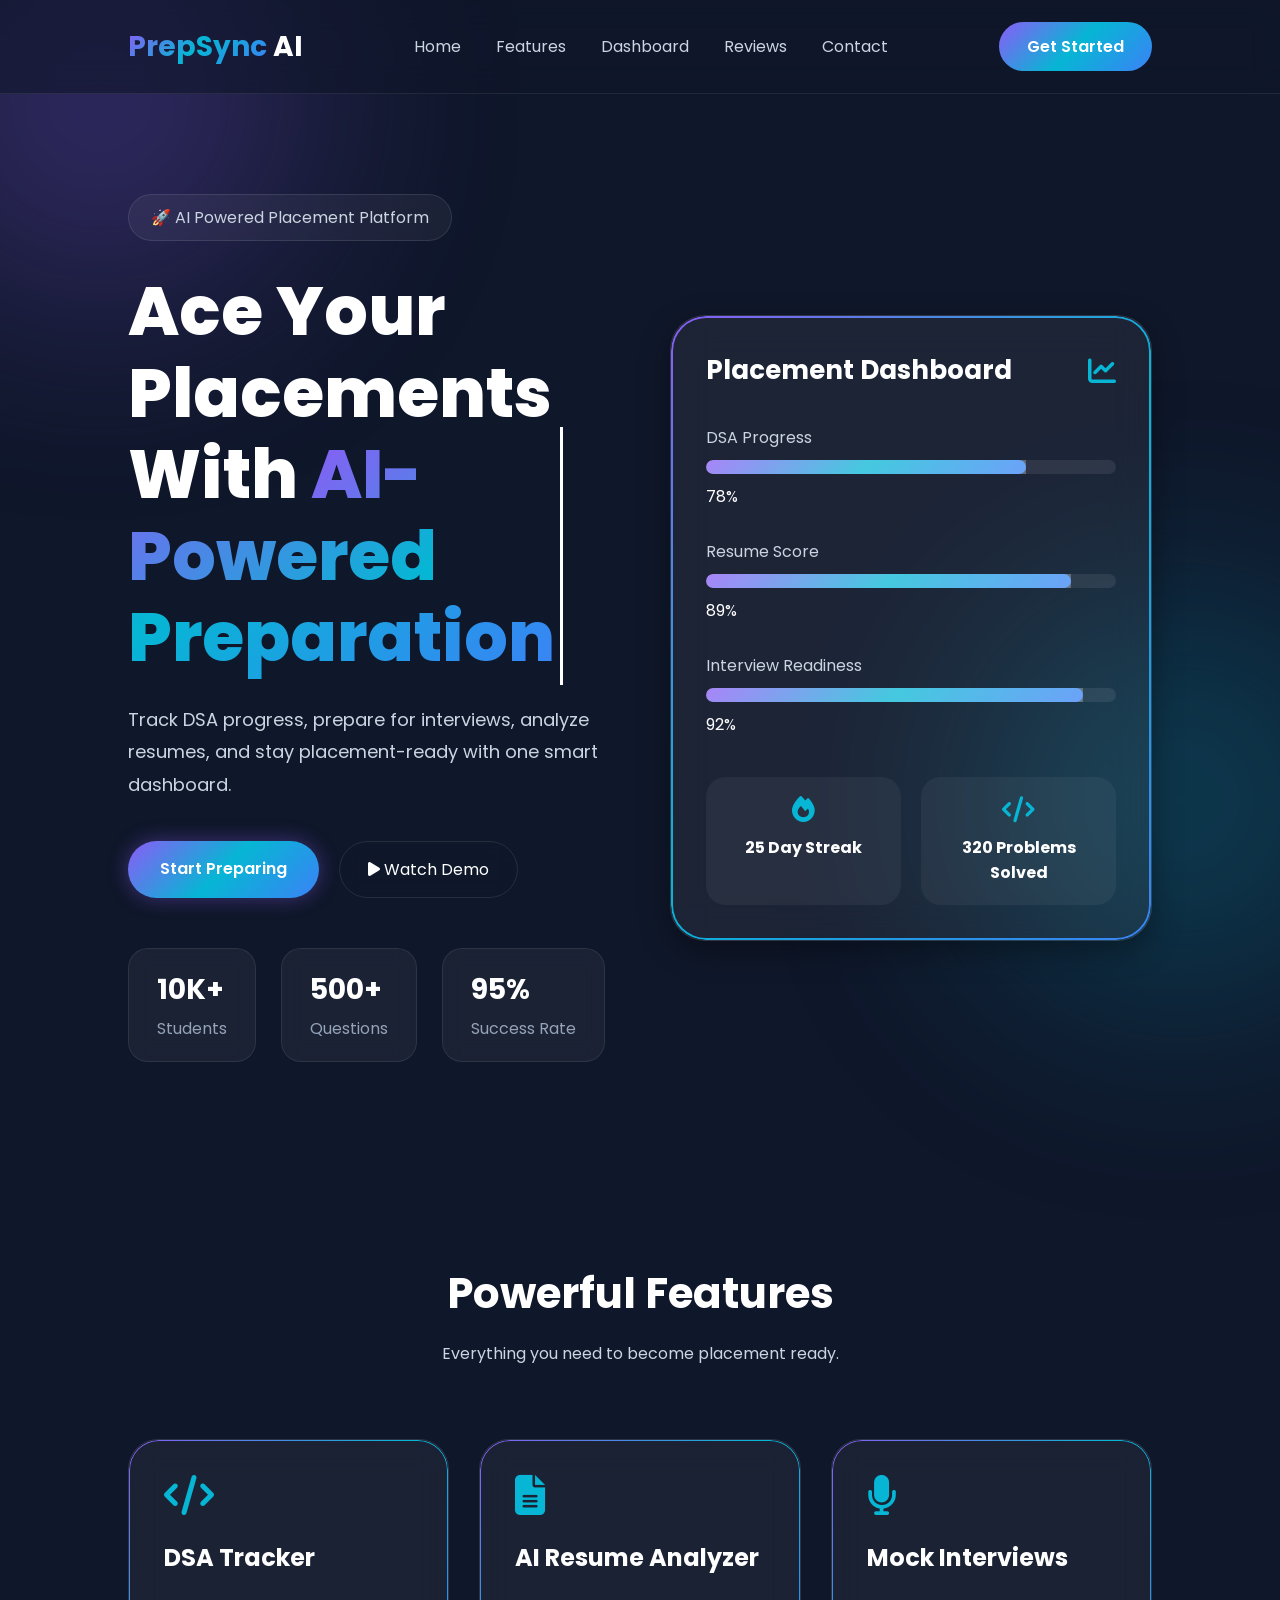
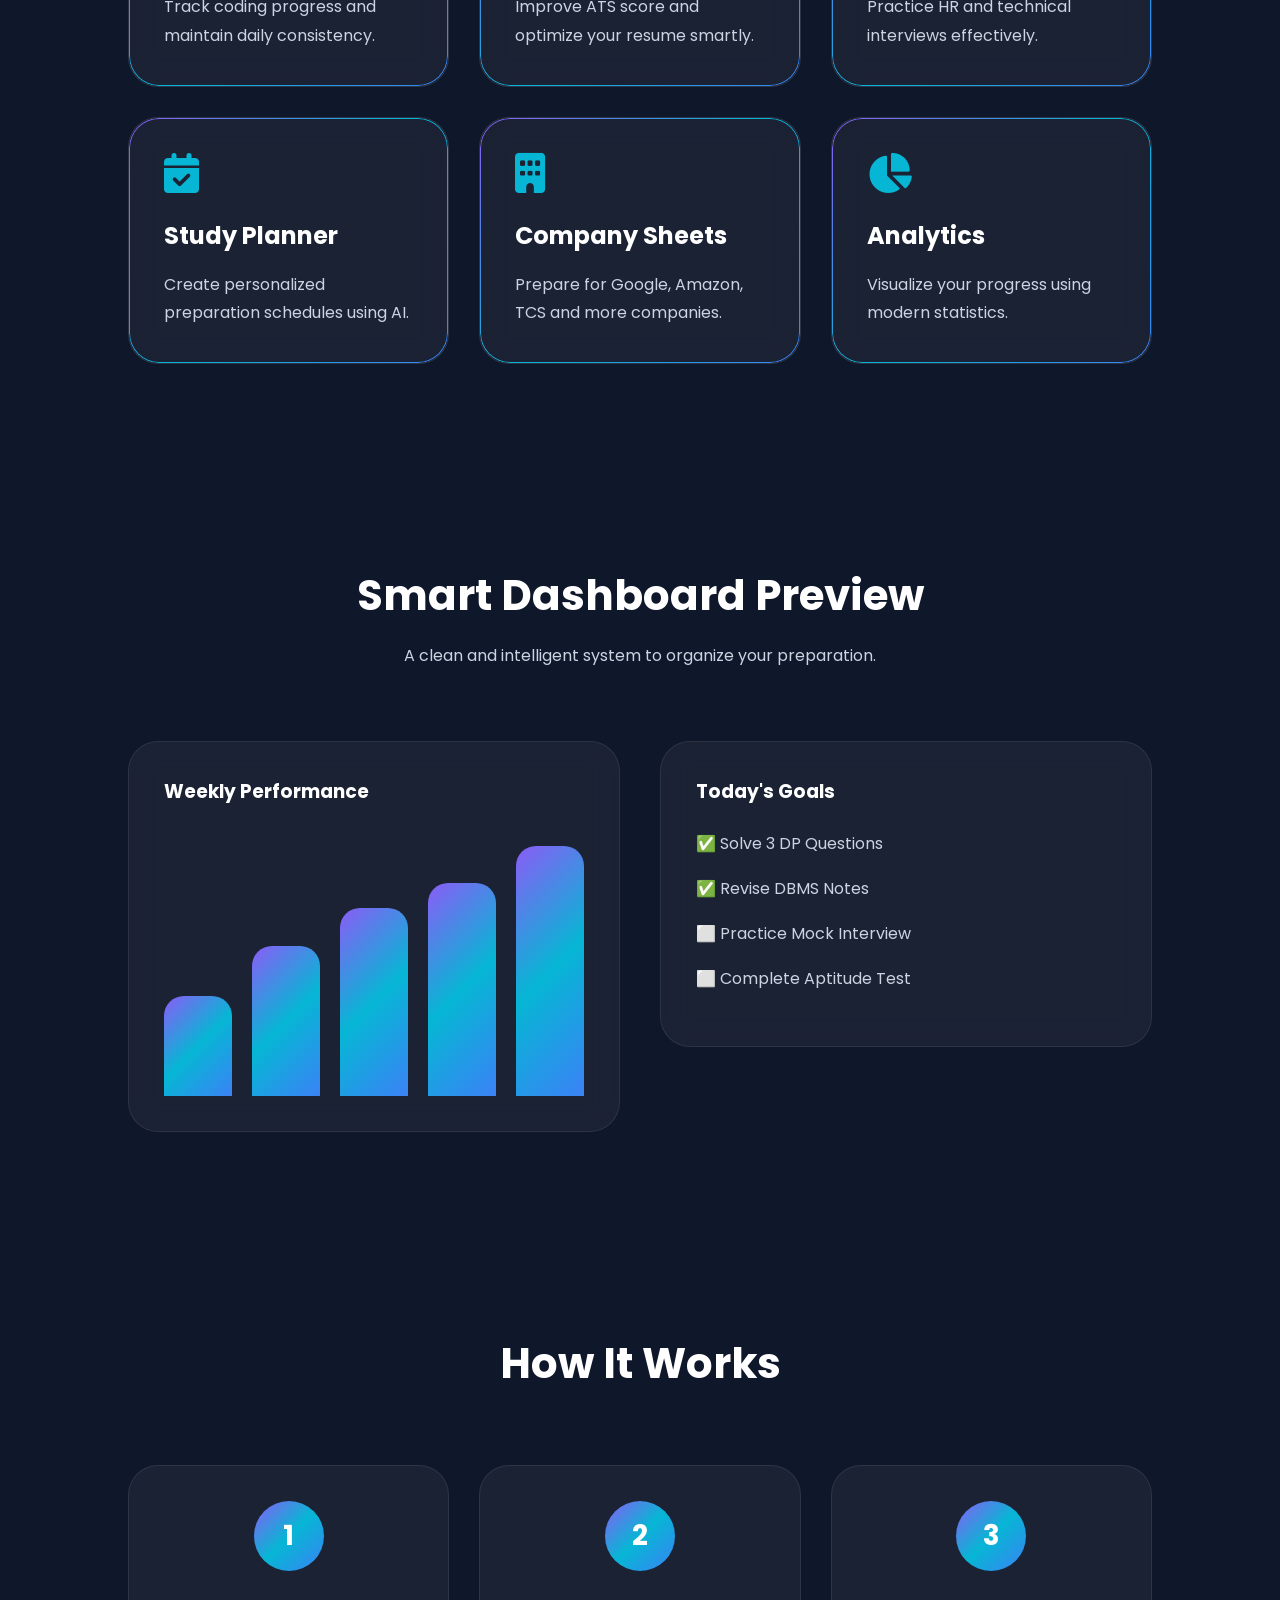
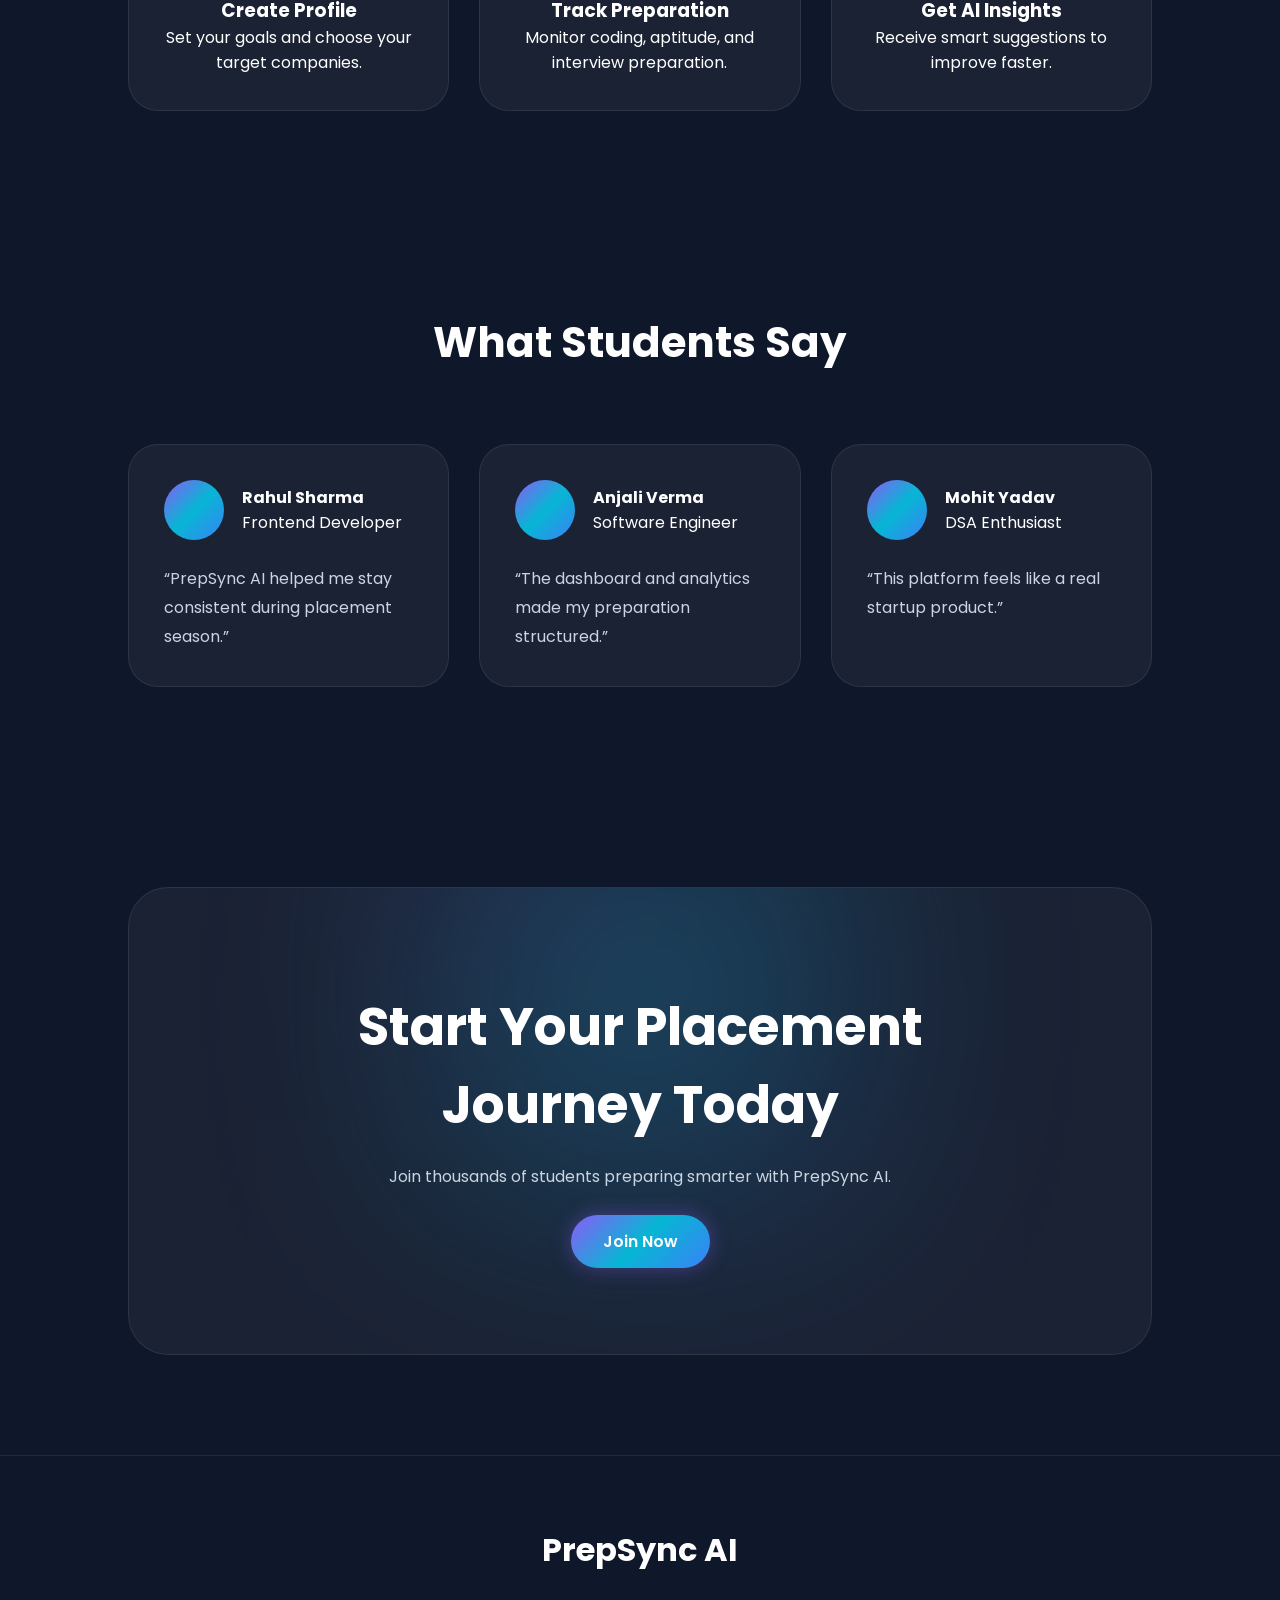
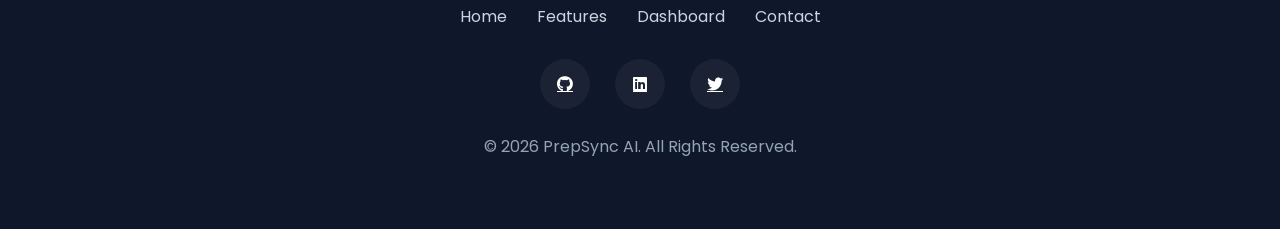
==== index.html @ 658fc496 "Initial landing page upload" ====
<!DOCTYPE html>
<html lang="en">
<head>
  <meta charset="UTF-8" />
  <meta name="viewport" content="width=device-width, initial-scale=1.0" />
  <title>PrepSync AI | Placement Preparation Dashboard</title>

  <!-- Google Font -->
  <link rel="preconnect" href="https://fonts.googleapis.com">
  <link rel="preconnect" href="https://fonts.gstatic.com" crossorigin>

  <link href="https://fonts.googleapis.com/css2?family=Poppins:wght@300;400;500;600;700;800&display=swap" rel="stylesheet">

  <!-- Font Awesome -->
  <link rel="stylesheet"
    href="https://cdnjs.cloudflare.com/ajax/libs/font-awesome/6.5.2/css/all.min.css"/>

  <link rel="stylesheet" href="style.css" />
</head>

<body>

  <!-- ================= NAVBAR ================= -->

  <header class="navbar">

    <div class="logo">
      <span>PrepSync</span> AI
    </div>

    <nav>
      <ul class="nav-links">
        <li><a href="#">Home</a></li>
        <li><a href="#features">Features</a></li>
        <li><a href="#dashboard">Dashboard</a></li>
        <li><a href="#testimonials">Reviews</a></li>
        <li><a href="#contact">Contact</a></li>
      </ul>
    </nav>

    <a href="#" class="nav-btn">Get Started</a>

  </header>

  <!-- ================= HERO SECTION ================= -->

  <section class="hero">

    <div class="hero-left">

      <div class="tag">
        🚀 AI Powered Placement Platform
      </div>

      <h1>
        Ace Your Placements With
        <span>AI-Powered Preparation</span>
      </h1>

      <p>
        Track DSA progress, prepare for interviews, analyze resumes,
        and stay placement-ready with one smart dashboard.
      </p>

      <div class="hero-buttons">
        <a href="#" class="primary-btn">Start Preparing</a>
        <a href="#" class="secondary-btn">
          <i class="fa-solid fa-play"></i> Watch Demo
        </a>
      </div>

      <div class="hero-stats">

        <div class="stat-box">
          <h3>10K+</h3>
          <span>Students</span>
        </div>

        <div class="stat-box">
          <h3>500+</h3>
          <span>Questions</span>
        </div>

        <div class="stat-box">
          <h3>95%</h3>
          <span>Success Rate</span>
        </div>

      </div>

    </div>

    <!-- RIGHT SIDE -->

    <div class="hero-right">

      <div class="dashboard-card main-card">

        <div class="dashboard-header">
          <h3>Placement Dashboard</h3>
          <i class="fa-solid fa-chart-line"></i>
        </div>

        <div class="progress-section">

          <div class="progress-card">
            <p>DSA Progress</p>

            <div class="progress-bar">
              <div class="progress-fill fill1"></div>
            </div>

            <span>78%</span>
          </div>

          <div class="progress-card">
            <p>Resume Score</p>

            <div class="progress-bar">
              <div class="progress-fill fill2"></div>
            </div>

            <span>89%</span>
          </div>

          <div class="progress-card">
            <p>Interview Readiness</p>

            <div class="progress-bar">
              <div class="progress-fill fill3"></div>
            </div>

            <span>92%</span>
          </div>

        </div>

        <div class="dashboard-bottom">

          <div class="mini-card">
            <i class="fa-solid fa-fire"></i>
            <h4>25 Day Streak</h4>
          </div>

          <div class="mini-card">
            <i class="fa-solid fa-code"></i>
            <h4>320 Problems Solved</h4>
          </div>

        </div>

      </div>

    </div>

  </section>

  <!-- ================= FEATURES ================= -->

  <section class="features" id="features">

    <div class="section-title">
      <h2>Powerful Features</h2>
      <p>
        Everything you need to become placement ready.
      </p>
    </div>

    <div class="feature-grid">

      <div class="feature-card">
        <i class="fa-solid fa-code"></i>
        <h3>DSA Tracker</h3>
        <p>
          Track coding progress and maintain daily consistency.
        </p>
      </div>

      <div class="feature-card">
        <i class="fa-solid fa-file-lines"></i>
        <h3>AI Resume Analyzer</h3>
        <p>
          Improve ATS score and optimize your resume smartly.
        </p>
      </div>

      <div class="feature-card">
        <i class="fa-solid fa-microphone"></i>
        <h3>Mock Interviews</h3>
        <p>
          Practice HR and technical interviews effectively.
        </p>
      </div>

      <div class="feature-card">
        <i class="fa-solid fa-calendar-check"></i>
        <h3>Study Planner</h3>
        <p>
          Create personalized preparation schedules using AI.
        </p>
      </div>

      <div class="feature-card">
        <i class="fa-solid fa-building"></i>
        <h3>Company Sheets</h3>
        <p>
          Prepare for Google, Amazon, TCS and more companies.
        </p>
      </div>

      <div class="feature-card">
        <i class="fa-solid fa-chart-pie"></i>
        <h3>Analytics</h3>
        <p>
          Visualize your progress using modern statistics.
        </p>
      </div>

    </div>

  </section>

  <!-- ================= DASHBOARD PREVIEW ================= -->

  <section class="dashboard-preview" id="dashboard">

    <div class="section-title">
      <h2>Smart Dashboard Preview</h2>
      <p>
        A clean and intelligent system to organize your preparation.
      </p>
    </div>

    <div class="preview-container">

      <div class="preview-left">

        <div class="preview-box">
          <h3>Weekly Performance</h3>

          <div class="graph">
            <div class="bar bar1"></div>
            <div class="bar bar2"></div>
            <div class="bar bar3"></div>
            <div class="bar bar4"></div>
            <div class="bar bar5"></div>
          </div>

        </div>

      </div>

      <div class="preview-right">

        <div class="task-card">
          <h3>Today's Goals</h3>

          <ul>
            <li>✅ Solve 3 DP Questions</li>
            <li>✅ Revise DBMS Notes</li>
            <li>⬜ Practice Mock Interview</li>
            <li>⬜ Complete Aptitude Test</li>
          </ul>
        </div>

      </div>

    </div>

  </section>

  <!-- ================= HOW IT WORKS ================= -->

  <section class="how-it-works">

    <div class="section-title">
      <h2>How It Works</h2>
    </div>

    <div class="steps-container">

      <div class="step-card">
        <div class="step-number">1</div>
        <h3>Create Profile</h3>
        <p>
          Set your goals and choose your target companies.
        </p>
      </div>

      <div class="step-card">
        <div class="step-number">2</div>
        <h3>Track Preparation</h3>
        <p>
          Monitor coding, aptitude, and interview preparation.
        </p>
      </div>

      <div class="step-card">
        <div class="step-number">3</div>
        <h3>Get AI Insights</h3>
        <p>
          Receive smart suggestions to improve faster.
        </p>
      </div>

    </div>

  </section>

  <!-- ================= TESTIMONIALS ================= -->

  <section class="testimonials" id="testimonials">

    <div class="section-title">
      <h2>What Students Say</h2>
    </div>

    <div class="testimonial-grid">

      <div class="testimonial-card">

        <div class="profile">
          <div class="profile-circle"></div>

          <div>
            <h4>Rahul Sharma</h4>
            <span>Frontend Developer</span>
          </div>
        </div>

        <p>
          “PrepSync AI helped me stay consistent during placement season.”
        </p>

      </div>

      <div class="testimonial-card">

        <div class="profile">
          <div class="profile-circle"></div>

          <div>
            <h4>Anjali Verma</h4>
            <span>Software Engineer</span>
          </div>
        </div>

        <p>
          “The dashboard and analytics made my preparation structured.”
        </p>

      </div>

      <div class="testimonial-card">

        <div class="profile">
          <div class="profile-circle"></div>

          <div>
            <h4>Mohit Yadav</h4>
            <span>DSA Enthusiast</span>
          </div>
        </div>

        <p>
          “This platform feels like a real startup product.”
        </p>

      </div>

    </div>

  </section>

  <!-- ================= CTA SECTION ================= -->

  <section class="cta">

    <h2>
      Start Your Placement Journey Today
    </h2>

    <p>
      Join thousands of students preparing smarter with PrepSync AI.
    </p>

    <a href="#" class="primary-btn">
      Join Now
    </a>

  </section>

  <!-- ================= FOOTER ================= -->

  <footer id="contact">

    <div class="footer-logo">
      PrepSync AI
    </div>

    <div class="footer-links">
      <a href="#">Home</a>
      <a href="#">Features</a>
      <a href="#">Dashboard</a>
      <a href="#">Contact</a>
    </div>

    <div class="social-icons">

      <a href="#"><i class="fa-brands fa-github"></i></a>

      <a href="#"><i class="fa-brands fa-linkedin"></i></a>

      <a href="#"><i class="fa-brands fa-twitter"></i></a>

    </div>

    <p class="copyright">
      © 2026 PrepSync AI. All Rights Reserved.
    </p>

  </footer>

</body>
</html>
---- style.css ----
/* =========================
   GLOBAL STYLES
========================= */

*{
    margin:0;
    padding:0;
    box-sizing:border-box;
    scroll-behavior:smooth;
}

:root{

    --bg-color:#0f172a;
    --secondary-bg:#111827;
    --card-bg:rgba(255,255,255,0.05);

    --primary:#8b5cf6;
    --secondary:#06b6d4;
    --blue:#3b82f6;

    --white:#ffffff;
    --light:#cbd5e1;
    --gray:#94a3b8;

    --border:rgba(255,255,255,0.1);

    --shadow:0 10px 30px rgba(0,0,0,0.35);

    --gradient:linear-gradient(
        135deg,
        #8b5cf6,
        #06b6d4,
        #3b82f6
    );
}

body{
    font-family:'Poppins',sans-serif;
    background:var(--bg-color);
    color:var(--white);
    overflow-x:hidden;
    position:relative;
}

/* =========================
   BACKGROUND GLOW EFFECTS
========================= */

body::before,
body::after{
    content:'';
    position:fixed;
    width:400px;
    height:400px;
    border-radius:50%;
    filter:blur(120px);
    z-index:-1;
}

body::before{
    background:#8b5cf6;
    top:-100px;
    left:-100px;
    opacity:0.3;
}

body::after{
    background:#06b6d4;
    bottom:-100px;
    right:-100px;
    opacity:0.25;
}

/* =========================
   REUSABLE
========================= */

section{
    padding:100px 10%;
}

.section-title{
    text-align:center;
    margin-bottom:70px;
}

.section-title h2{
    font-size:42px;
    margin-bottom:15px;
    font-weight:700;
}

.section-title p{
    color:var(--light);
    max-width:700px;
    margin:auto;
    line-height:1.8;
}

.primary-btn{
    padding:15px 32px;
    background:var(--gradient);
    border:none;
    border-radius:50px;
    color:white;
    font-weight:600;
    text-decoration:none;
    transition:0.4s ease;
    box-shadow:0 0 20px rgba(139,92,246,0.4);
    position:relative;
    overflow:hidden;
}

.primary-btn:hover{
    transform:translateY(-5px) scale(1.03);
    box-shadow:0 0 40px rgba(139,92,246,0.6);
}

.secondary-btn{
    padding:15px 28px;
    border-radius:50px;
    border:1px solid var(--border);
    text-decoration:none;
    color:white;
    transition:0.4s ease;
    backdrop-filter:blur(10px);
}

.secondary-btn:hover{
    background:rgba(255,255,255,0.05);
    transform:translateY(-5px);
}

/* =========================
   NAVBAR
========================= */

.navbar{
    width:100%;
    padding:22px 10%;
    display:flex;
    justify-content:space-between;
    align-items:center;
    position:sticky;
    top:0;
    z-index:999;

    background:rgba(15,23,42,0.6);
    backdrop-filter:blur(15px);
    border-bottom:1px solid rgba(255,255,255,0.08);
}

.logo{
    font-size:28px;
    font-weight:700;
    color:white;
}

.logo span{
    background:var(--gradient);
    -webkit-background-clip:text;
    -webkit-text-fill-color:transparent;
}

.nav-links{
    display:flex;
    gap:35px;
    list-style:none;
}

.nav-links a{
    text-decoration:none;
    color:var(--light);
    transition:0.3s ease;
    position:relative;
}

.nav-links a:hover{
    color:white;
}

.nav-links a::after{
    content:'';
    position:absolute;
    left:0;
    bottom:-6px;
    width:0%;
    height:2px;
    background:var(--gradient);
    transition:0.4s ease;
}

.nav-links a:hover::after{
    width:100%;
}

.nav-btn{
    padding:12px 28px;
    background:var(--gradient);
    border-radius:50px;
    color:white;
    text-decoration:none;
    font-weight:600;
    transition:0.4s ease;
}

.nav-btn:hover{
    transform:translateY(-3px);
}

/* =========================
   HERO SECTION
========================= */

.hero{
    min-height:100vh;
    display:flex;
    align-items:center;
    justify-content:space-between;
    gap:60px;
    position:relative;
}

.hero-left{
    flex:1;
}

.tag{
    display:inline-block;
    padding:10px 22px;
    border-radius:40px;
    background:rgba(255,255,255,0.05);
    border:1px solid rgba(255,255,255,0.1);
    margin-bottom:30px;
    color:var(--light);
    backdrop-filter:blur(10px);
}

.hero-left h1{
    font-size:68px;
    line-height:1.2;
    margin-bottom:25px;
    font-weight:800;
}

.hero-left h1 span{
    background:var(--gradient);
    -webkit-background-clip:text;
    -webkit-text-fill-color:transparent;

    position:relative;
}

/* TYPEWRITER EFFECT */

.hero-left h1 span::after{
    content:'';
    position:absolute;
    right:-8px;
    top:0;
    width:3px;
    height:100%;
    background:white;
    animation:blink 0.7s infinite;
}

@keyframes blink{
    50%{
        opacity:0;
    }
}

.hero-left p{
    font-size:18px;
    color:var(--light);
    line-height:1.8;
    margin-bottom:40px;
    max-width:650px;
}

.hero-buttons{
    display:flex;
    gap:20px;
    margin-bottom:50px;
}

.hero-stats{
    display:flex;
    gap:25px;
    flex-wrap:wrap;
}

.stat-box{
    padding:20px 28px;
    border-radius:20px;

    background:rgba(255,255,255,0.05);

    border:1px solid rgba(255,255,255,0.08);

    backdrop-filter:blur(10px);

    transition:0.4s ease;
}

.stat-box:hover{
    transform:translateY(-8px);
    box-shadow:0 0 25px rgba(139,92,246,0.3);
}

.stat-box h3{
    font-size:28px;
    margin-bottom:5px;
}

.stat-box span{
    color:var(--gray);
}

/* =========================
   DASHBOARD CARD
========================= */

.hero-right{
    flex:1;
    display:flex;
    justify-content:center;
}

.main-card{

    width:100%;
    max-width:500px;

    padding:35px;

    border-radius:35px;

    background:rgba(255,255,255,0.06);

    backdrop-filter:blur(20px);

    border:1px solid rgba(255,255,255,0.08);

    box-shadow:var(--shadow);

    position:relative;

    overflow:hidden;

    animation:floating 4s ease-in-out infinite;

    transform-style:preserve-3d;
}

.main-card:hover{
    transform:rotateY(6deg) rotateX(5deg);
}

@keyframes floating{
    0%{
        transform:translateY(0px);
    }

    50%{
        transform:translateY(-15px);
    }

    100%{
        transform:translateY(0px);
    }
}

.main-card::before{
    content:'';
    position:absolute;
    inset:0;
    padding:2px;
    border-radius:35px;

    background:var(--gradient);

    -webkit-mask:
        linear-gradient(#fff 0 0) content-box,
        linear-gradient(#fff 0 0);

    -webkit-mask-composite:xor;

    pointer-events:none;
}

.dashboard-header{
    display:flex;
    justify-content:space-between;
    align-items:center;
    margin-bottom:35px;
}

.dashboard-header h3{
    font-size:26px;
}

.dashboard-header i{
    font-size:28px;
    color:var(--secondary);
}

/* =========================
   PROGRESS BARS
========================= */

.progress-card{
    margin-bottom:30px;
}

.progress-card p{
    margin-bottom:10px;
    color:var(--light);
}

.progress-bar{
    width:100%;
    height:14px;
    border-radius:20px;
    background:rgba(255,255,255,0.08);
    overflow:hidden;
    margin-bottom:10px;
}

.progress-fill{
    height:100%;
    border-radius:20px;
    background:var(--gradient);
    position:relative;
}

.fill1{
    width:78%;
}

.fill2{
    width:89%;
}

.fill3{
    width:92%;
}

.progress-fill::after{
    content:'';
    position:absolute;
    inset:0;
    background:rgba(255,255,255,0.25);
    animation:shine 2s linear infinite;
}

@keyframes shine{
    from{
        transform:translateX(-100%);
    }

    to{
        transform:translateX(100%);
    }
}

/* =========================
   MINI CARDS
========================= */

.dashboard-bottom{
    display:flex;
    gap:20px;
    margin-top:40px;
}

.mini-card{
    flex:1;
    padding:20px;
    border-radius:20px;

    background:rgba(255,255,255,0.05);

    text-align:center;

    transition:0.4s ease;
}

.mini-card:hover{
    transform:translateY(-8px);
    box-shadow:0 0 25px rgba(6,182,212,0.25);
}

.mini-card i{
    font-size:26px;
    margin-bottom:12px;
    color:var(--secondary);
}

/* =========================
   FEATURES
========================= */

.feature-grid{
    display:grid;
    grid-template-columns:repeat(auto-fit,minmax(280px,1fr));
    gap:30px;
}

.feature-card{

    padding:35px;

    border-radius:30px;

    background:rgba(255,255,255,0.05);

    border:1px solid rgba(255,255,255,0.08);

    backdrop-filter:blur(15px);

    transition:0.5s ease;

    position:relative;

    overflow:hidden;
}

.feature-card:hover{
    transform:translateY(-12px);
    box-shadow:0 0 35px rgba(139,92,246,0.25);
}

.feature-card::before{
    content:'';
    position:absolute;
    inset:0;
    padding:1px;
    border-radius:30px;
    background:var(--gradient);

    -webkit-mask:
        linear-gradient(#fff 0 0) content-box,
        linear-gradient(#fff 0 0);

    -webkit-mask-composite:xor;
}

.feature-card i{
    font-size:40px;
    margin-bottom:25px;
    color:var(--secondary);
}

.feature-card h3{
    margin-bottom:18px;
    font-size:24px;
}

.feature-card p{
    line-height:1.8;
    color:var(--light);
}

/* =========================
   DASHBOARD PREVIEW
========================= */

.preview-container{
    display:grid;
    grid-template-columns:1fr 1fr;
    gap:40px;
}

.preview-box,
.task-card{

    background:rgba(255,255,255,0.05);

    border-radius:30px;

    padding:35px;

    border:1px solid rgba(255,255,255,0.08);

    backdrop-filter:blur(15px);
}

.graph{
    height:250px;
    display:flex;
    align-items:flex-end;
    gap:20px;
    margin-top:40px;
}

.bar{
    flex:1;
    border-radius:20px 20px 0 0;
    background:var(--gradient);
    animation:bars 2s ease;
}

.bar1{height:40%;}
.bar2{height:60%;}
.bar3{height:75%;}
.bar4{height:85%;}
.bar5{height:100%;}

@keyframes bars{
    from{
        height:0;
    }
}

.task-card ul{
    margin-top:25px;
}

.task-card li{
    list-style:none;
    margin-bottom:20px;
    color:var(--light);
}

/* =========================
   HOW IT WORKS
========================= */

.steps-container{
    display:grid;
    grid-template-columns:repeat(auto-fit,minmax(250px,1fr));
    gap:30px;
}

.step-card{

    padding:35px;

    border-radius:30px;

    background:rgba(255,255,255,0.05);

    border:1px solid rgba(255,255,255,0.08);

    text-align:center;

    transition:0.4s ease;
}

.step-card:hover{
    transform:translateY(-10px);
}

.step-number{
    width:70px;
    height:70px;
    border-radius:50%;
    background:var(--gradient);
    display:flex;
    justify-content:center;
    align-items:center;
    margin:auto;
    margin-bottom:25px;
    font-size:28px;
    font-weight:700;
}

/* =========================
   TESTIMONIALS
========================= */

.testimonial-grid{
    display:grid;
    grid-template-columns:repeat(auto-fit,minmax(300px,1fr));
    gap:30px;
}

.testimonial-card{

    padding:35px;

    border-radius:30px;

    background:rgba(255,255,255,0.05);

    border:1px solid rgba(255,255,255,0.08);

    transition:0.4s ease;
}

.testimonial-card:hover{
    transform:translateY(-10px);
}

.profile{
    display:flex;
    align-items:center;
    gap:18px;
    margin-bottom:25px;
}

.profile-circle{
    width:60px;
    height:60px;
    border-radius:50%;
    background:var(--gradient);
}

.testimonial-card p{
    color:var(--light);
    line-height:1.8;
}

/* =========================
   CTA SECTION
========================= */

.cta{

    text-align:center;

    background:rgba(255,255,255,0.05);

    border-radius:40px;

    margin:100px 10%;

    border:1px solid rgba(255,255,255,0.08);

    position:relative;

    overflow:hidden;
}

.cta::before{
    content:'';
    position:absolute;
    width:400px;
    height:400px;
    background:var(--gradient);
    filter:blur(120px);
    opacity:0.25;
    top:-100px;
    left:50%;
    transform:translateX(-50%);
}

.cta h2{
    font-size:52px;
    margin-bottom:20px;
    position:relative;
}

.cta p{
    color:var(--light);
    margin-bottom:40px;
    position:relative;
}

/* =========================
   FOOTER
========================= */

footer{
    padding:70px 10%;
    text-align:center;
    border-top:1px solid rgba(255,255,255,0.08);
}

.footer-logo{
    font-size:32px;
    font-weight:700;
    margin-bottom:30px;
}

.footer-links{
    display:flex;
    justify-content:center;
    gap:30px;
    flex-wrap:wrap;
    margin-bottom:30px;
}

.footer-links a{
    text-decoration:none;
    color:var(--light);
}

.social-icons{
    display:flex;
    justify-content:center;
    gap:25px;
    margin-bottom:25px;
}

.social-icons a{
    width:50px;
    height:50px;
    border-radius:50%;
    display:flex;
    justify-content:center;
    align-items:center;

    background:rgba(255,255,255,0.05);

    color:white;

    transition:0.4s ease;
}

.social-icons a:hover{
    background:var(--gradient);
    transform:translateY(-5px);
}

.copyright{
    color:var(--gray);
}

/* =========================
   RESPONSIVE DESIGN
========================= */

@media(max-width:1100px){

    .hero{
        flex-direction:column;
        text-align:center;
        padding-top:80px;
    }

    .hero-buttons{
        justify-content:center;
    }

    .hero-stats{
        justify-content:center;
    }

    .preview-container{
        grid-template-columns:1fr;
    }
}

@media(max-width:900px){

    .navbar{
        flex-direction:column;
        gap:25px;
    }

    .nav-links{
        flex-wrap:wrap;
        justify-content:center;
    }

    .hero-left h1{
        font-size:52px;
    }

    .section-title h2{
        font-size:36px;
    }

    .cta h2{
        font-size:40px;
    }
}

@media(max-width:600px){

    section{
        padding:80px 7%;
    }

    .hero-left h1{
        font-size:40px;
    }

    .hero-buttons{
        flex-direction:column;
    }

    .dashboard-bottom{
        flex-direction:column;
    }

    .section-title h2{
        font-size:30px;
    }

    .cta h2{
        font-size:32px;
    }

    .main-card{
        padding:25px;
    }
}
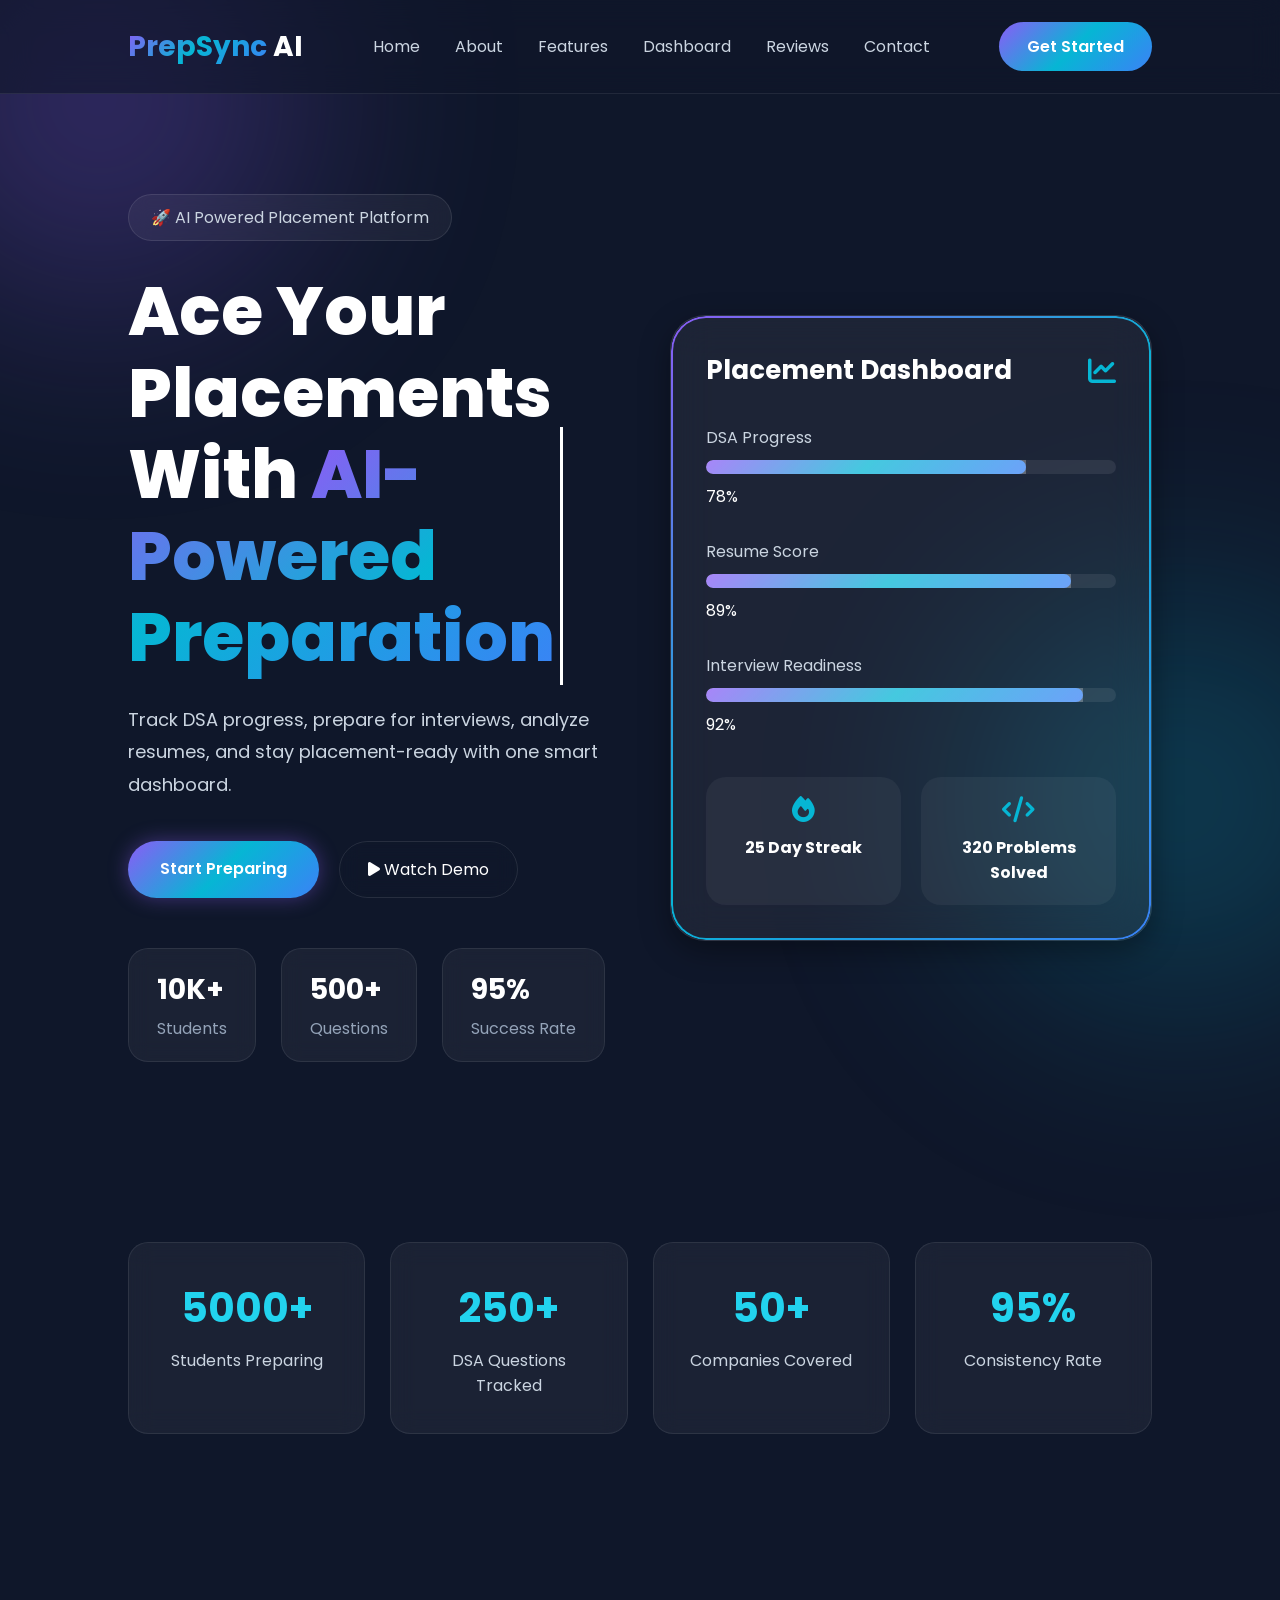
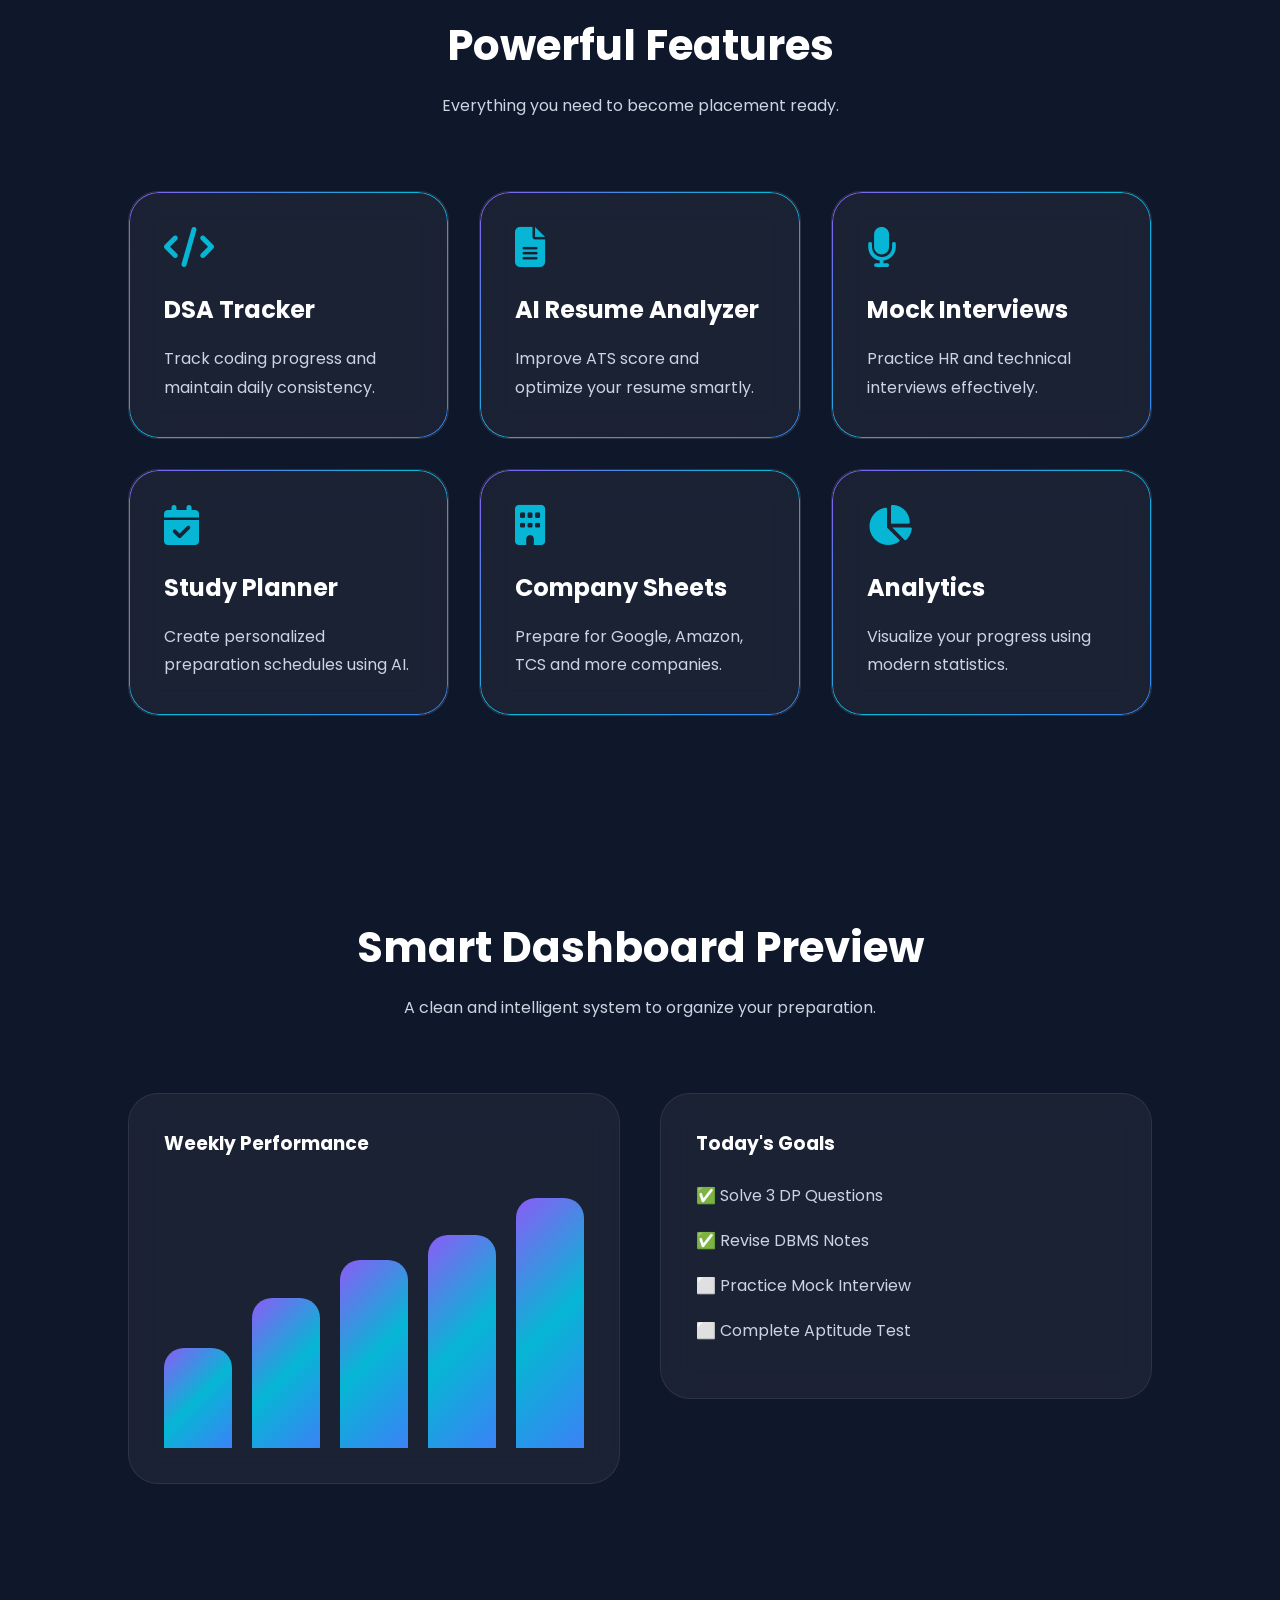
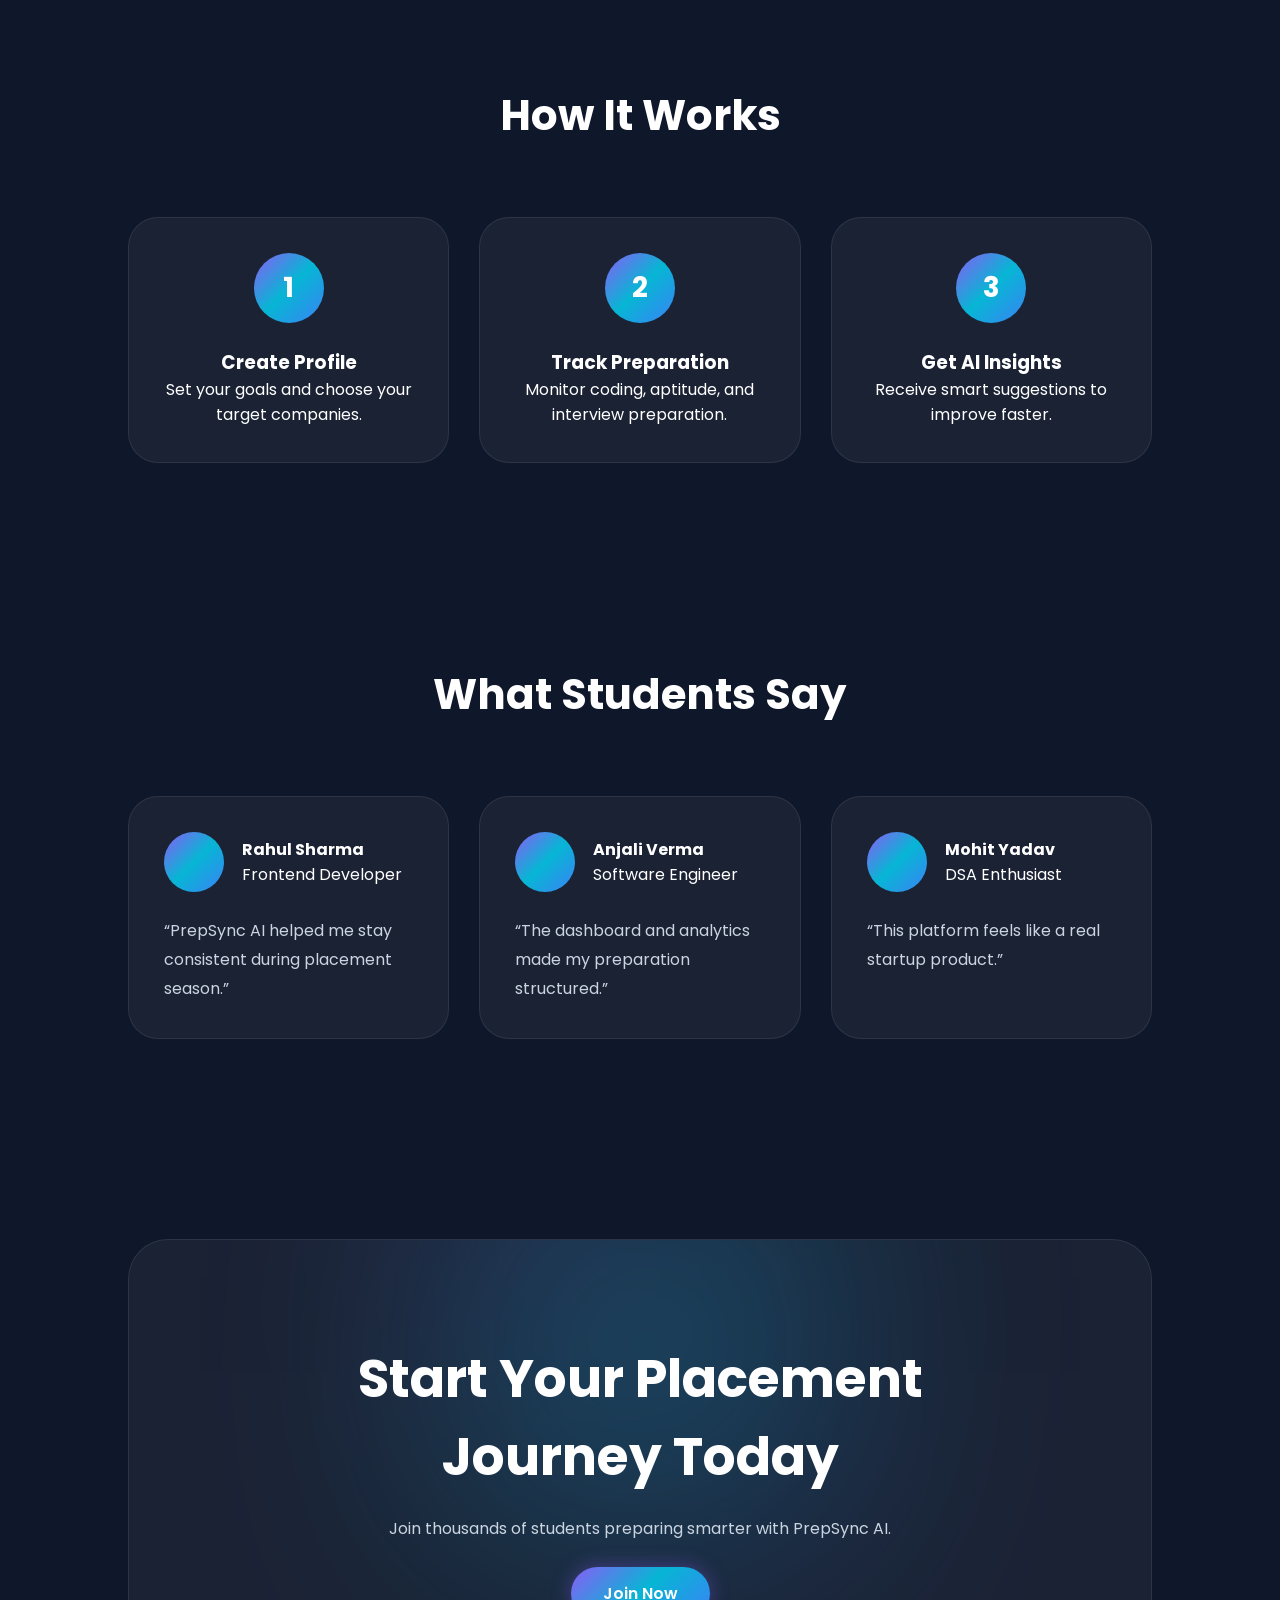
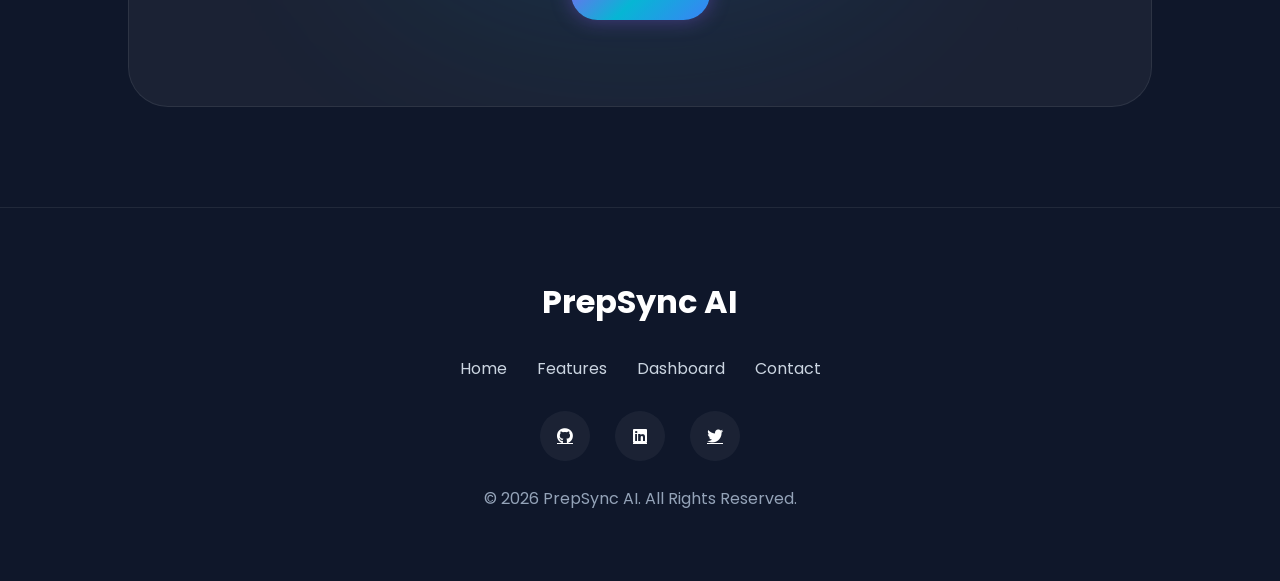
==== commit 555506c4: "Add files via upload" ====
--- a/index.html
+++ b/index.html
@@ -31,10 +31,12 @@
     <nav>
       <ul class="nav-links">
         <li><a href="#">Home</a></li>
+        <li><a href="about.html">About</a></li>
         <li><a href="#features">Features</a></li>
         <li><a href="#dashboard">Dashboard</a></li>
         <li><a href="#testimonials">Reviews</a></li>
-        <li><a href="#contact">Contact</a></li>
+        <li><a href="contact.html">Contact</a></li>
+        
       </ul>
     </nav>
 
@@ -154,6 +156,31 @@
     </div>
 
   </section>
+  <section class="stats-section">
+    <div class="stats-container">
+
+        <div class="stat-card">
+            <h3>5000+</h3>
+            <p>Students Preparing</p>
+        </div>
+
+        <div class="stat-card">
+            <h3>250+</h3>
+            <p>DSA Questions Tracked</p>
+        </div>
+
+        <div class="stat-card">
+            <h3>50+</h3>
+            <p>Companies Covered</p>
+        </div>
+
+        <div class="stat-card">
+            <h3>95%</h3>
+            <p>Consistency Rate</p>
+        </div>
+
+    </div>
+</section>
 
   <!-- ================= FEATURES ================= -->
 
--- a/style.css
+++ b/style.css
@@ -168,6 +168,13 @@
     gap:35px;
     list-style:none;
 }
+.nav-links a{
+    transition: all 0.3s ease;
+}
+
+.nav-links a:hover{
+    color:#22d3ee;
+}
 
 .nav-links a{
     text-decoration:none;
@@ -819,9 +826,397 @@
     color:var(--gray);
 }
 
+
+/* =========================
+   ABOUT PAGE
+========================= */
+
+.about-hero{
+    min-height:60vh;
+    display:flex;
+    align-items:center;
+}
+
+.about-hero-content{
+    max-width:900px;
+}
+
+.about-hero-content h1{
+    font-size:60px;
+    margin:25px 0;
+    line-height:1.2;
+}
+
+.about-hero-content h1 span{
+    background:var(--gradient);
+    -webkit-background-clip:text;
+    -webkit-text-fill-color:transparent;
+}
+
+.about-hero-content p{
+    font-size:20px;
+    line-height:1.8;
+    color:var(--light);
+}
+
+/* Mission & Vision */
+
+.purpose-grid{
+    display:grid;
+    grid-template-columns:repeat(auto-fit,minmax(320px,1fr));
+    gap:30px;
+    margin-top:50px;
+}
+
+.purpose-card{
+
+    background:rgba(255,255,255,0.05);
+
+    border:1px solid rgba(255,255,255,0.08);
+
+    backdrop-filter:blur(15px);
+
+    border-radius:30px;
+
+    padding:35px;
+
+    transition:0.4s ease;
+}
+
+.purpose-card:hover{
+    transform:translateY(-10px);
+    box-shadow:0 0 30px rgba(139,92,246,0.25);
+}
+
+.purpose-card i{
+    font-size:40px;
+    color:var(--secondary);
+    margin-bottom:20px;
+}
+
+.purpose-card h3{
+    margin-bottom:15px;
+    font-size:28px;
+}
+
+.purpose-card p{
+    color:var(--light);
+    line-height:1.8;
+}
+/* =========================
+   ROADMAP SECTION
+========================= */
+
+.roadmap-container{
+
+    display:grid;
+
+    grid-template-columns:
+    repeat(auto-fit,minmax(250px,1fr));
+
+    gap:30px;
+
+    margin-top:60px;
+}
+
+.roadmap-item{
+
+    background:rgba(255,255,255,0.05);
+
+    border:1px solid rgba(255,255,255,0.08);
+
+    backdrop-filter:blur(15px);
+
+    border-radius:30px;
+
+    padding:35px;
+
+    transition:0.4s ease;
+
+    position:relative;
+
+    overflow:hidden;
+}
+
+.roadmap-item:hover{
+
+    transform:translateY(-10px);
+
+    box-shadow:
+    0 0 30px rgba(139,92,246,0.25);
+}
+
+.roadmap-item::before{
+
+    content:'';
+
+    position:absolute;
+
+    top:0;
+    left:0;
+
+    width:100%;
+    height:4px;
+
+    background:var(--gradient);
+}
+
+.roadmap-year{
+
+    display:inline-block;
+
+    padding:8px 16px;
+
+    border-radius:30px;
+
+    background:rgba(139,92,246,0.15);
+
+    color:var(--secondary);
+
+    font-weight:600;
+
+    margin-bottom:20px;
+}
+
+.roadmap-item h3{
+
+    font-size:24px;
+
+    margin-bottom:15px;
+}
+
+.roadmap-item p{
+
+    color:var(--light);
+
+    line-height:1.8;
+}
+/* =========================
+   PROBLEM SECTION
+========================= */
+
+.problem-grid{
+
+    display:grid;
+
+    grid-template-columns:
+    repeat(auto-fit,minmax(300px,1fr));
+
+    gap:30px;
+
+    margin-top:60px;
+}
+
+.problem-card{
+
+    background:rgba(255,255,255,0.05);
+
+    border:1px solid rgba(255,255,255,0.08);
+
+    backdrop-filter:blur(15px);
+
+    border-radius:30px;
+
+    padding:35px;
+
+    transition:0.4s ease;
+}
+
+.problem-card:hover{
+
+    transform:translateY(-10px);
+
+    box-shadow:
+    0 0 30px rgba(6,182,212,0.25);
+}
+
+.problem-card i{
+
+    font-size:40px;
+
+    color:var(--secondary);
+
+    margin-bottom:20px;
+}
+
+.problem-card h3{
+
+    font-size:28px;
+
+    margin-bottom:15px;
+}
+
+.problem-card p{
+
+    color:var(--light);
+
+    line-height:1.8;
+}
+/* =========================
+   CONTACT PAGE
+========================= */
+
+.contact-hero{
+
+    text-align:center;
+
+    max-width:900px;
+
+    margin:120px auto 80px;
+}
+
+.contact-badge{
+
+    display:inline-block;
+
+    padding:12px 24px;
+
+    border-radius:50px;
+
+    background:rgba(255,255,255,0.05);
+
+    border:1px solid rgba(255,255,255,0.08);
+
+    margin-bottom:25px;
+}
+
+.contact-hero h1{
+
+    font-size:4rem;
+
+    margin-bottom:20px;
+}
+
+.contact-hero p{
+
+    color:var(--light);
+
+    line-height:1.8;
+}
+
+
+.contact-container{
+
+    max-width:800px;
+
+    margin:0 auto;
+
+    background:rgba(255,255,255,0.05);
+
+    border:1px solid rgba(255,255,255,0.08);
+
+    backdrop-filter:blur(15px);
+
+    border-radius:30px;
+
+    padding:50px;
+}
+
+
+.input-group{
+
+    display:flex;
+
+    flex-direction:column;
+
+    margin-bottom:25px;
+}
+
+
+.input-group label{
+
+    margin-bottom:10px;
+
+    font-weight:600;
+}
+
+
+.input-group input,
+.input-group textarea{
+
+    padding:16px;
+
+    border:none;
+
+    outline:none;
+
+    border-radius:15px;
+
+    background:rgba(255,255,255,0.08);
+
+    color:white;
+
+    font-size:16px;
+
+    border:1px solid rgba(255,255,255,0.1);
+}
+
+
+.input-group input::placeholder,
+.input-group textarea::placeholder{
+
+    color:#b5b5b5;
+}
+
+
+#formMessage{
+
+    margin-top:20px;
+
+    font-weight:600;
+
+    text-align:center;
+}
+.nav-links a.active {
+    color: #22d3ee;
+}
+
+.nav-links a.active::after {
+    width: 100%;
+}
+/* =========================
+   TRUST METRICS SECTION
+========================= */
+
+.stats-section {
+    padding: 80px 10%;
+}
+
+.stats-container {
+    display: grid;
+    grid-template-columns: repeat(4, 1fr);
+    gap: 25px;
+}
+
+.stat-card {
+    background: rgba(255,255,255,0.05);
+    border: 1px solid rgba(255,255,255,0.08);
+    border-radius: 20px;
+    padding: 35px;
+    text-align: center;
+    backdrop-filter: blur(12px);
+    transition: all 0.4s ease;
+}
+
+.stat-card:hover {
+    transform: translateY(-10px);
+    box-shadow: 0 0 30px rgba(34,211,238,0.25);
+}
+
+.stat-card h3 {
+    font-size: 2.5rem;
+    color: #22d3ee;
+    margin-bottom: 10px;
+}
+
+.stat-card p {
+    color: #cbd5e1;
+    font-size: 1rem;
+}
 /* =========================
    RESPONSIVE DESIGN
 ========================= */
+
 
 @media(max-width:1100px){
 
@@ -875,6 +1270,10 @@
         padding:80px 7%;
     }
 
+    .stats-container{
+    grid-template-columns:1fr 1fr;
+    }
+
     .hero-left h1{
         font-size:40px;
     }
@@ -898,4 +1297,11 @@
     .main-card{
         padding:25px;
     }
+}
+@media(max-width:480px){
+
+    .stats-container{
+        grid-template-columns:1fr;
+    }
+
 }
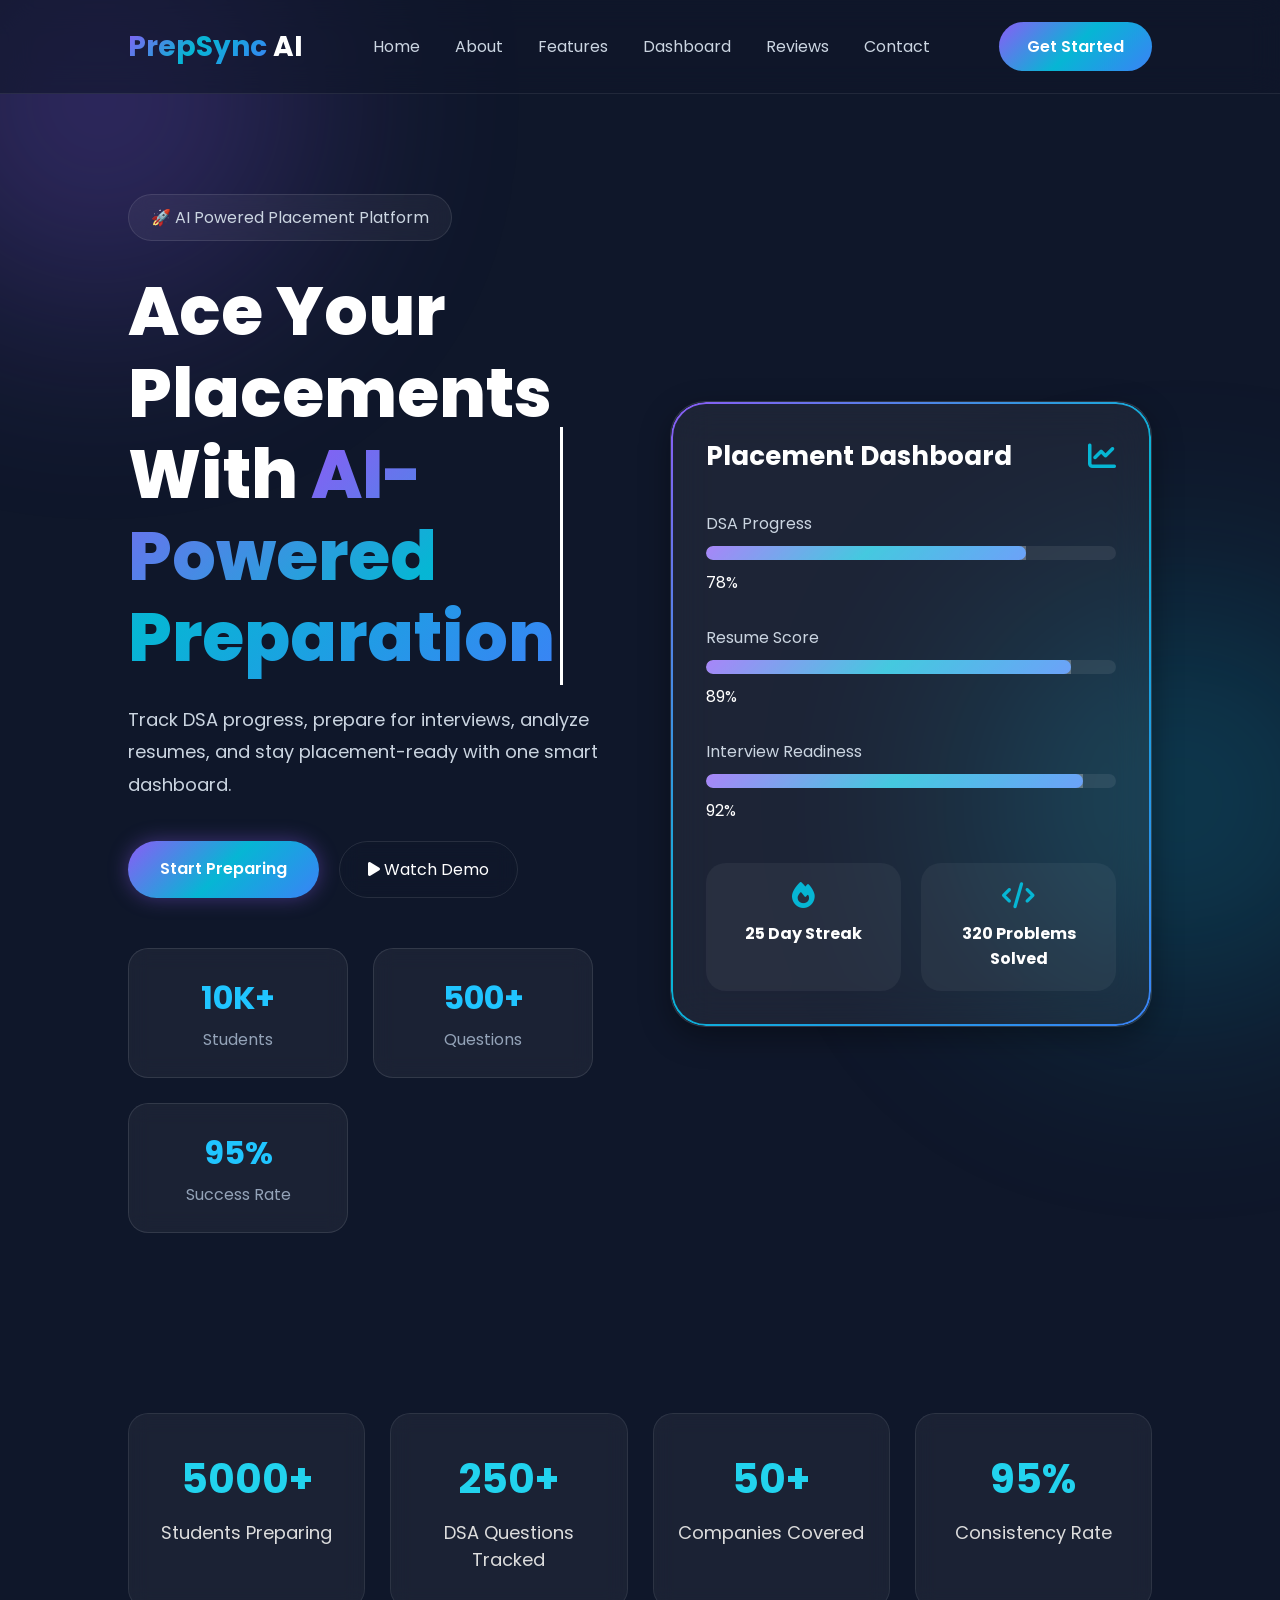
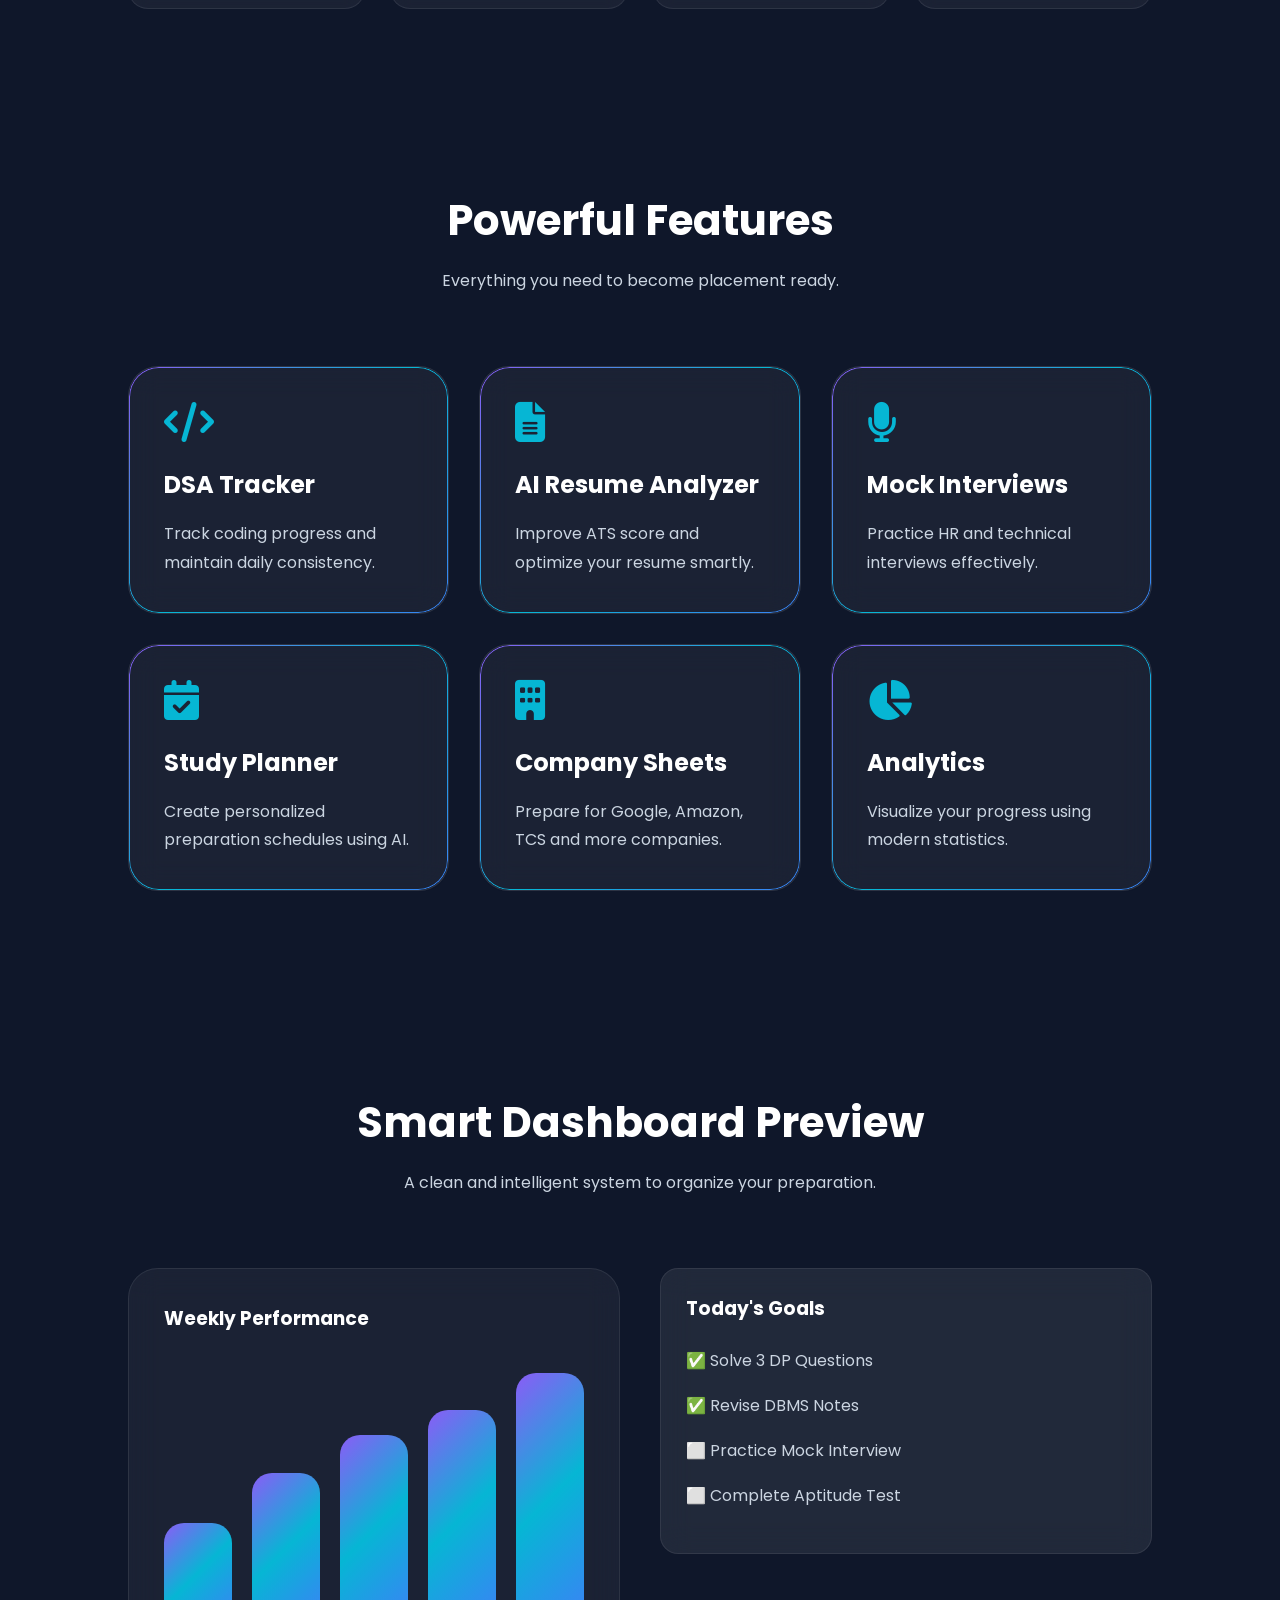
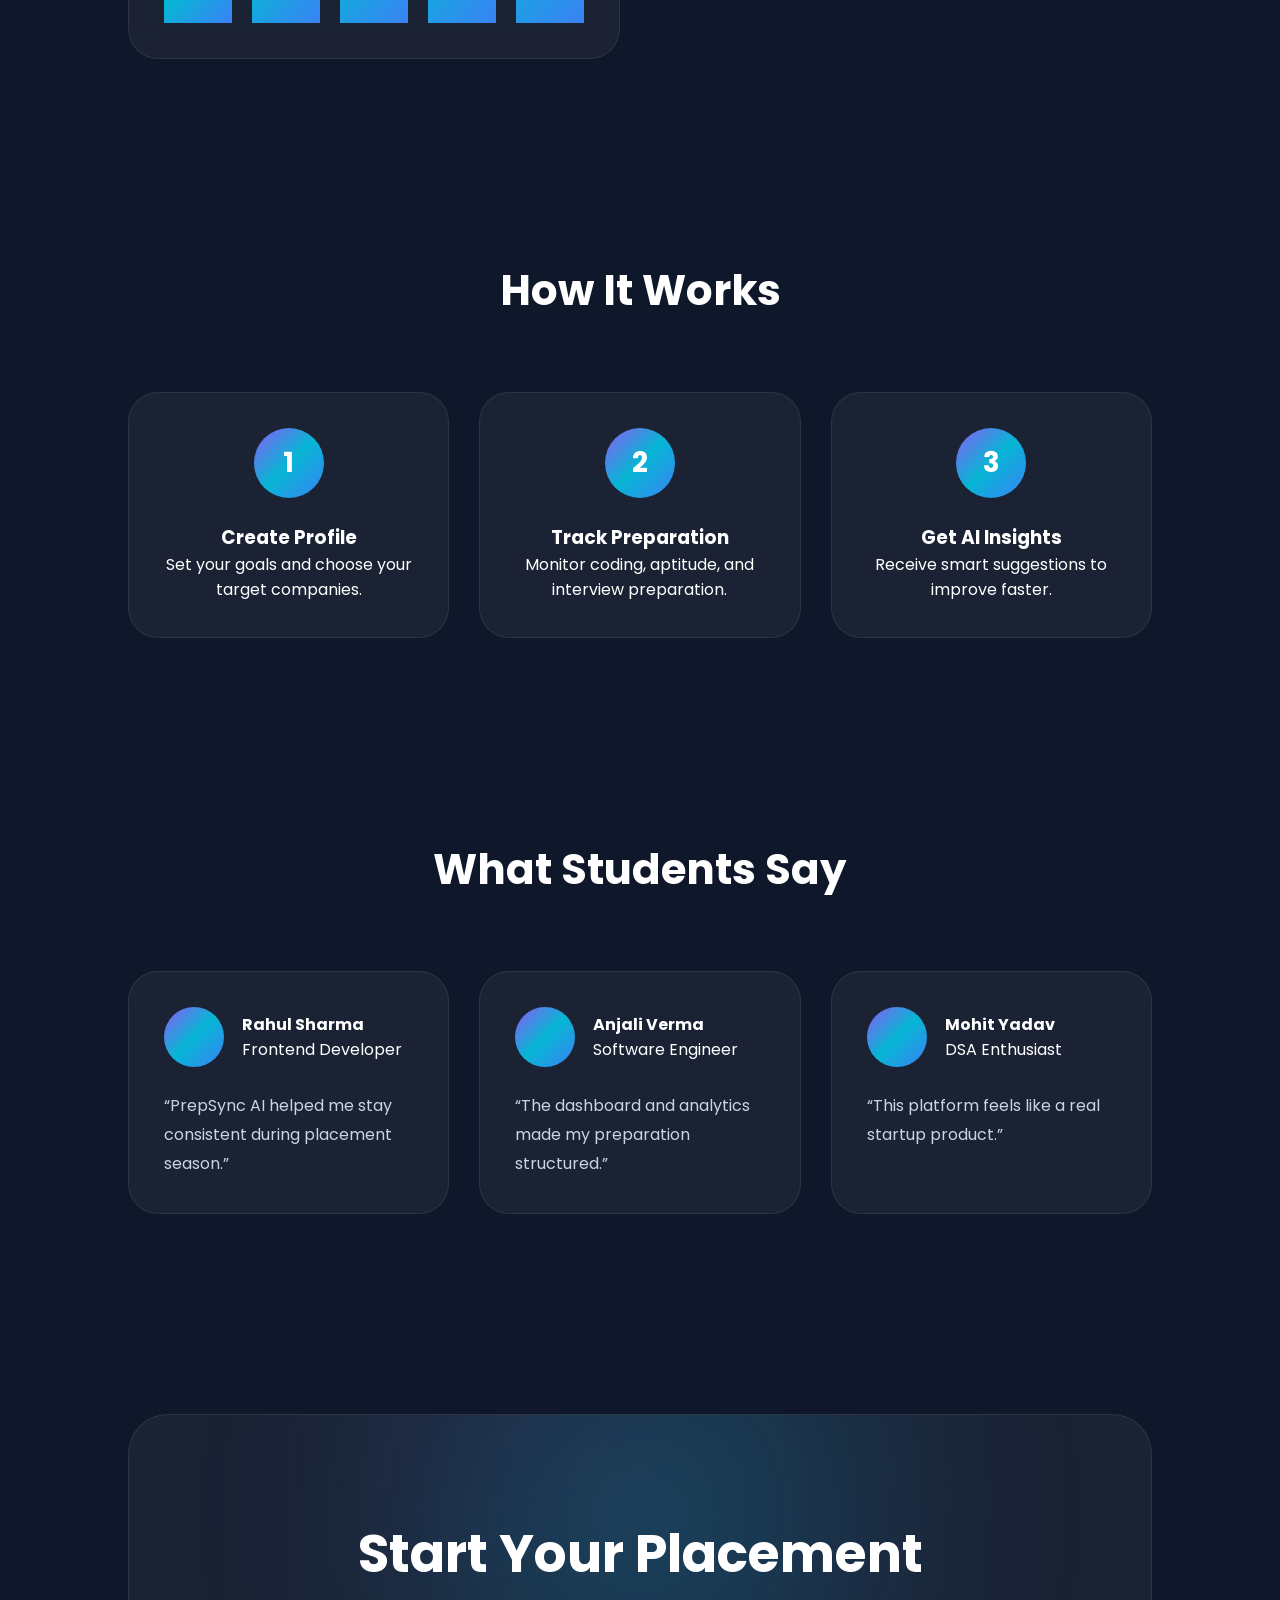
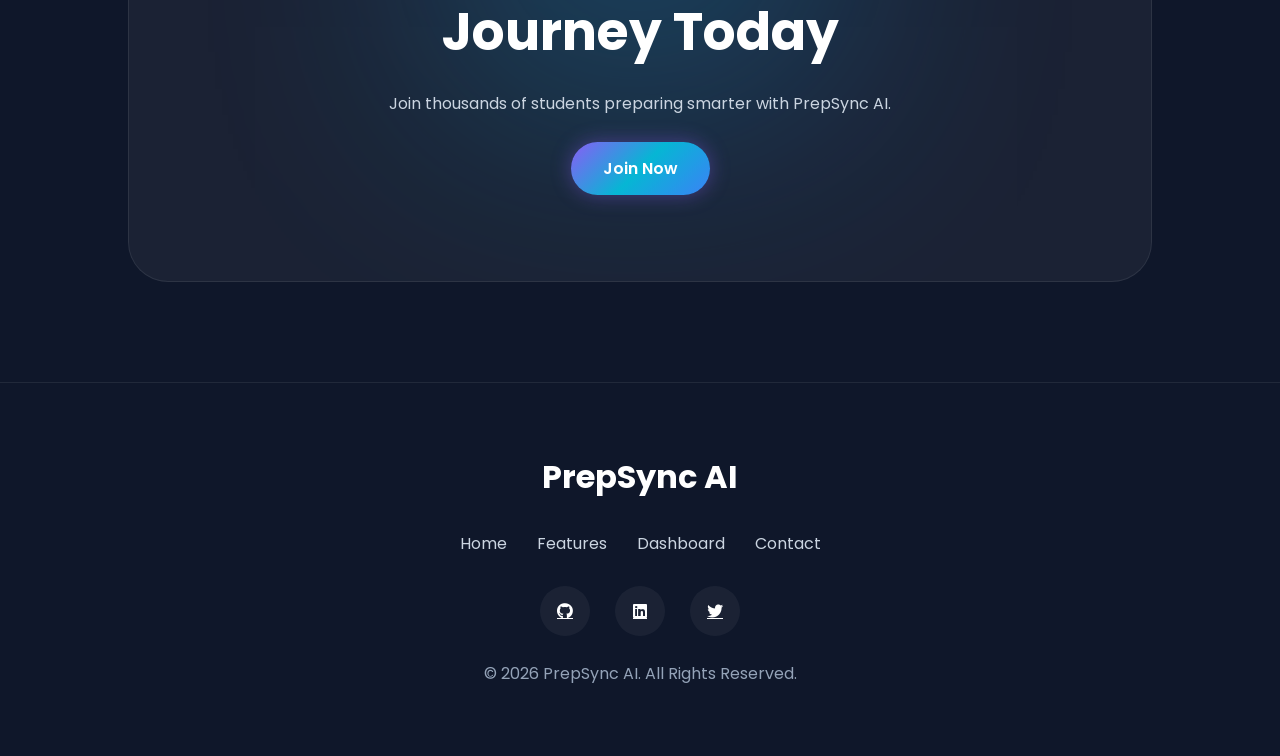
==== commit 26b0a83d: "Add files via upload" ====
--- a/index.html
+++ b/index.html
@@ -33,7 +33,7 @@
         <li><a href="#">Home</a></li>
         <li><a href="about.html">About</a></li>
         <li><a href="#features">Features</a></li>
-        <li><a href="#dashboard">Dashboard</a></li>
+        <li><a href="dashboard.html">Dashboard</a></li>
         <li><a href="#testimonials">Reviews</a></li>
         <li><a href="contact.html">Contact</a></li>
         
--- a/style.css
+++ b/style.css
@@ -1062,9 +1062,9 @@
 
     max-width:900px;
 
-    margin:120px auto 80px;
-}
-
+    margin:60px auto 30px;
+
+}
 .contact-badge{
 
     display:inline-block;
@@ -1188,19 +1188,41 @@
     gap: 25px;
 }
 
-.stat-card {
-    background: rgba(255,255,255,0.05);
-    border: 1px solid rgba(255,255,255,0.08);
-    border-radius: 20px;
-    padding: 35px;
-    text-align: center;
-    backdrop-filter: blur(12px);
-    transition: all 0.4s ease;
-}
-
-.stat-card:hover {
-    transform: translateY(-10px);
-    box-shadow: 0 0 30px rgba(34,211,238,0.25);
+.stat-card{
+
+    background:rgba(255,255,255,0.05);
+
+    border:1px solid rgba(255,255,255,0.08);
+
+    border-radius:20px;
+
+    padding:35px 20px;
+
+    text-align:center;
+
+    transition:.3s;
+
+    backdrop-filter:blur(10px);
+
+    cursor:pointer;
+}
+}
+
+.stat-card:hover{
+
+    transform:translateY(-8px);
+
+    box-shadow:0 15px 35px rgba(0,255,255,.15);
+
+}
+.stat-card h2{
+
+    color:#00bfff;
+
+    font-size:42px;
+
+    margin-bottom:10px;
+
 }
 
 .stat-card h3 {
@@ -1209,13 +1231,36 @@
     margin-bottom: 10px;
 }
 
-.stat-card p {
-    color: #cbd5e1;
-    font-size: 1rem;
-}
+.stat-card p{
+
+    color:#ddd;
+
+    font-size:18px;
+
+}
+
 /* =========================
    RESPONSIVE DESIGN
 ========================= */
+@media(max-width:900px){
+
+.dashboard-stats{
+
+grid-template-columns:repeat(2,1fr);
+
+}
+
+}
+
+@media(max-width:600px){
+
+.dashboard-stats{
+
+grid-template-columns:1fr;
+
+}
+
+}
 
 
 @media(max-width:1100px){
@@ -1304,4 +1349,279 @@
         grid-template-columns:1fr;
     }
 
+}
+/* SUBMISSIONS PAGE */
+
+.submissions-section{
+    padding:120px 10%;
+    min-height:100vh;
+}
+
+.submission-stats{
+    margin:40px 0;
+}
+
+.stat-box{
+    width:220px;
+    padding:25px;
+    border-radius:20px;
+    background:rgba(255,255,255,0.05);
+    border:1px solid rgba(255,255,255,0.1);
+    text-align:center;
+}
+
+.stat-box h3{
+    font-size:2rem;
+    color:#20c5ff;
+}
+
+#submissionsContainer{
+    display:grid;
+    gap:25px;
+}
+
+.submission-card{
+    padding:25px;
+    border-radius:20px;
+    background:rgba(255,255,255,0.05);
+    border:1px solid rgba(255,255,255,0.08);
+}
+
+.submission-card h3{
+    margin-bottom:10px;
+}
+
+.submission-card p{
+    margin:8px 0;
+}
+.delete-btn{
+    margin-top:15px;
+    padding:10px 20px;
+    border:none;
+    border-radius:8px;
+    cursor:pointer;
+    background:#ff4d4d;
+    color:white;
+    font-weight:600;
+    float:right;
+    transition:0.3s;
+}
+
+.delete-btn:hover{
+    transform:translateY(-2px);
+    opacity:0.9;
+}
+.dashboard-stats{
+    width:90%;
+    max-width:1200px;
+    margin:60px auto;
+
+    display:grid;
+    grid-template-columns:repeat(4,1fr);
+    gap:25px;
+}
+/* =========================
+   TASK MANAGER
+========================= */
+
+.task-manager{
+    width:90%;
+    max-width:1200px;
+    margin:80px auto;
+}
+
+.task-manager h2{
+    color:white;
+    font-size:2rem;
+    margin-bottom:30px;
+}
+
+.task-controls{
+    display:flex;
+    gap:15px;
+    flex-wrap:wrap;
+    margin-bottom:25px;
+}
+
+.task-controls input,
+.task-controls select{
+
+    flex:1;
+    min-width:180px;
+
+    padding:16px;
+
+    background:rgba(255,255,255,.08);
+
+    border:1px solid rgba(255,255,255,.1);
+
+    border-radius:14px;
+
+    color:white;
+
+    font-size:16px;
+
+    outline:none;
+
+}
+
+.task-controls input::placeholder{
+    color:#bbb;
+}
+
+.task-controls select{
+
+    cursor:pointer;
+
+}
+
+.task-controls button{
+
+    padding:16px 30px;
+
+    border:none;
+
+    border-radius:14px;
+
+    background:linear-gradient(135deg,#7c4dff,#29b6f6);
+
+    color:white;
+
+    font-size:16px;
+
+    font-weight:600;
+
+    cursor:pointer;
+
+    transition:.3s;
+
+}
+
+.task-controls button:hover{
+
+    transform:translateY(-3px);
+
+    box-shadow:0 10px 25px rgba(41,182,246,.35);
+
+}
+
+.task-search{
+
+    margin-bottom:35px;
+
+}
+
+.task-search input{
+
+    width:100%;
+
+    padding:16px;
+
+    border-radius:14px;
+
+    border:1px solid rgba(255,255,255,.1);
+
+    background:rgba(255,255,255,.08);
+
+    color:white;
+
+    font-size:16px;
+
+}
+
+#taskList{
+
+    display:grid;
+
+    gap:20px;
+
+}
+.task-card{
+
+    background:rgba(255,255,255,.08);
+
+    border:1px solid rgba(255,255,255,.08);
+
+    border-radius:18px;
+
+    padding:25px;
+
+    margin-bottom:20px;
+
+    color:white;
+
+    transition:.3s;
+
+}
+
+.task-card:hover{
+
+    transform:translateY(-5px);
+
+    box-shadow:0 15px 35px rgba(0,0,0,.25);
+
+}
+
+.task-header{
+
+    display:flex;
+
+    justify-content:space-between;
+
+    align-items:center;
+
+    margin-bottom:15px;
+
+}
+
+.priority{
+
+    padding:6px 14px;
+
+    border-radius:50px;
+
+    font-size:14px;
+
+    font-weight:600;
+
+}
+
+.high{
+
+    background:#ff4d4d;
+
+}
+
+.medium{
+
+    background:#ffaa00;
+
+}
+
+.low{
+
+    background:#00c853;
+
+}
+
+.task-actions{
+
+    margin-top:20px;
+
+    display:flex;
+
+    gap:12px;
+
+}
+
+.task-actions button{
+
+    padding:10px 18px;
+
+    border:none;
+
+    border-radius:10px;
+
+    cursor:pointer;
+
 }
